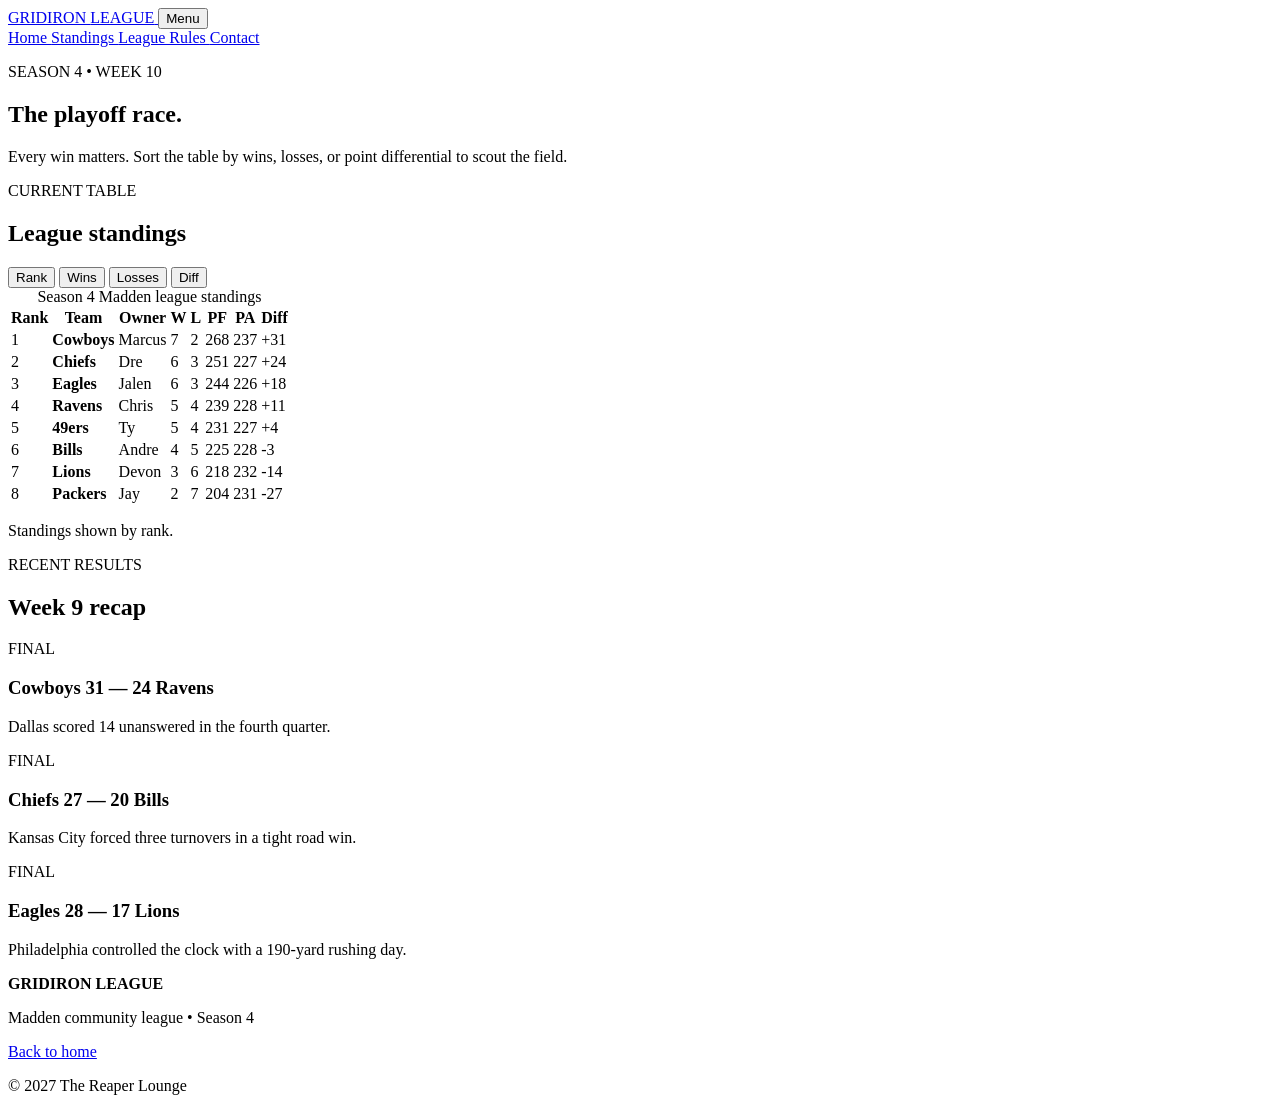
==== standings.html @ 83d50c8d "Create standings.html" ====
<!DOCTYPE html>
<html lang="en">

<head>

  <meta charset="UTF-8">

  <meta name="viewport"
        content="width=device-width, initial-scale=1.0">

  <meta name="description"
        content="Gridiron League Madden standings, recent results, and playoff race.">

  <title>Standings | Gridiron League</title>

  <link rel="stylesheet" href="styles.css">

</head>


<body>

<header class="site-header">

  <nav class="nav container"
       aria-label="Primary navigation">

    <a class="logo" href="index.html">
      GRIDIRON <span>LEAGUE</span>
    </a>

    <button class="menu-toggle"
            type="button"
            aria-expanded="false"
            aria-controls="site-menu">
      Menu
    </button>

    <div id="site-menu" class="nav-links">

      <a href="index.html">
        Home
      </a>

      <a class="active" href="standings.html">
        Standings
      </a>

      <a href="index.html#rules">
        League Rules
      </a>

      <a href="index.html#contact">
        Contact
      </a>

    </div>

  </nav>

</header>


<main>


<section class="page-hero">

  <div class="container">

    <p class="eyebrow">
      SEASON 4 • WEEK 10
    </p>

    <h1>
      The playoff race.
    </h1>

    <p>
      Every win matters. Sort the table by wins,
      losses, or point differential to scout the field.
    </p>

  </div>

</section>



<section class="section container"
         aria-labelledby="standings-title">

  <div class="section-heading">

    <div>

      <p class="eyebrow">
        CURRENT TABLE
      </p>

      <h2 id="standings-title">
        League standings
      </h2>

    </div>


    <div class="filter-buttons"
         aria-label="Sort standings">

      <button class="filter active-filter"
              type="button"
              data-sort="rank">
        Rank
      </button>

      <button class="filter"
              type="button"
              data-sort="wins">
        Wins
      </button>

      <button class="filter"
              type="button"
              data-sort="losses">
        Losses
      </button>

      <button class="filter"
              type="button"
              data-sort="diff">
        Diff
      </button>

    </div>

  </div>


  <div class="table-wrap">

    <table id="standings-table">

      <caption class="sr-only">
        Season 4 Madden league standings
      </caption>

      <thead>

        <tr>

          <th scope="col">Rank</th>

          <th scope="col">Team</th>

          <th scope="col">Owner</th>

          <th scope="col">W</th>

          <th scope="col">L</th>

          <th scope="col">PF</th>

          <th scope="col">PA</th>

          <th scope="col">Diff</th>

        </tr>

      </thead>


      <tbody>

        <tr data-wins="7"
            data-losses="2"
            data-diff="31">

          <td>1</td>
          <td><strong>Cowboys</strong></td>
          <td>Marcus</td>
          <td>7</td>
          <td>2</td>
          <td>268</td>
          <td>237</td>
          <td>+31</td>

        </tr>


        <tr data-wins="6"
            data-losses="3"
            data-diff="24">

          <td>2</td>
          <td><strong>Chiefs</strong></td>
          <td>Dre</td>
          <td>6</td>
          <td>3</td>
          <td>251</td>
          <td>227</td>
          <td>+24</td>

        </tr>


        <tr data-wins="6"
            data-losses="3"
            data-diff="18">

          <td>3</td>
          <td><strong>Eagles</strong></td>
          <td>Jalen</td>
          <td>6</td>
          <td>3</td>
          <td>244</td>
          <td>226</td>
          <td>+18</td>

        </tr>


        <tr data-wins="5"
            data-losses="4"
            data-diff="11">

          <td>4</td>
          <td><strong>Ravens</strong></td>
          <td>Chris</td>
          <td>5</td>
          <td>4</td>
          <td>239</td>
          <td>228</td>
          <td>+11</td>

        </tr>


        <tr data-wins="5"
            data-losses="4"
            data-diff="4">

          <td>5</td>
          <td><strong>49ers</strong></td>
          <td>Ty</td>
          <td>5</td>
          <td>4</td>
          <td>231</td>
          <td>227</td>
          <td>+4</td>

        </tr>


        <tr data-wins="4"
            data-losses="5"
            data-diff="-3">

          <td>6</td>
          <td><strong>Bills</strong></td>
          <td>Andre</td>
          <td>4</td>
          <td>5</td>
          <td>225</td>
          <td>228</td>
          <td>-3</td>

        </tr>


        <tr data-wins="3"
            data-losses="6"
            data-diff="-14">

          <td>7</td>
          <td><strong>Lions</strong></td>
          <td>Devon</td>
          <td>3</td>
          <td>6</td>
          <td>218</td>
          <td>232</td>
          <td>-14</td>

        </tr>


        <tr data-wins="2"
            data-losses="7"
            data-diff="-27">

          <td>8</td>
          <td><strong>Packers</strong></td>
          <td>Jay</td>
          <td>2</td>
          <td>7</td>
          <td>204</td>
          <td>231</td>
          <td>-27</td>

        </tr>

      </tbody>

    </table>

  </div>


  <p id="sort-status"
     class="sr-only"
     aria-live="polite">
    Standings shown by rank.
  </p>

</section>



<section class="section dark-section"
         aria-labelledby="results-title">

  <div class="container">

    <p class="eyebrow">
      RECENT RESULTS
    </p>

    <h2 id="results-title">
      Week 9 recap
    </h2>


    <div class="results-grid">

      <article class="result">

        <span>FINAL</span>

        <h3>
          Cowboys 31 — 24 Ravens
        </h3>

        <p>
          Dallas scored 14 unanswered in the fourth quarter.
        </p>

      </article>


      <article class="result">

        <span>FINAL</span>

        <h3>
          Chiefs 27 — 20 Bills
        </h3>

        <p>
          Kansas City forced three turnovers in a tight road win.
        </p>

      </article>


      <article class="result">

        <span>FINAL</span>

        <h3>
          Eagles 28 — 17 Lions
        </h3>

        <p>
          Philadelphia controlled the clock with a
          190-yard rushing day.
        </p>

      </article>

    </div>

  </div>

</section>


</main>


<footer class="footer">

  <div class="container footer-grid">

    <div>

      <strong>
        GRIDIRON LEAGUE
      </strong>

      <p>
        Madden community league • Season 4
      </p>

    </div>


    <div>

      <p>
        <a href="index.html">
          Back to home
        </a>
      </p>

      <p>
        © 2027 The Reaper Lounge
      </p>

    </div>

  </div>

</footer>


<script src="script.js"></script>

</body>
</html>
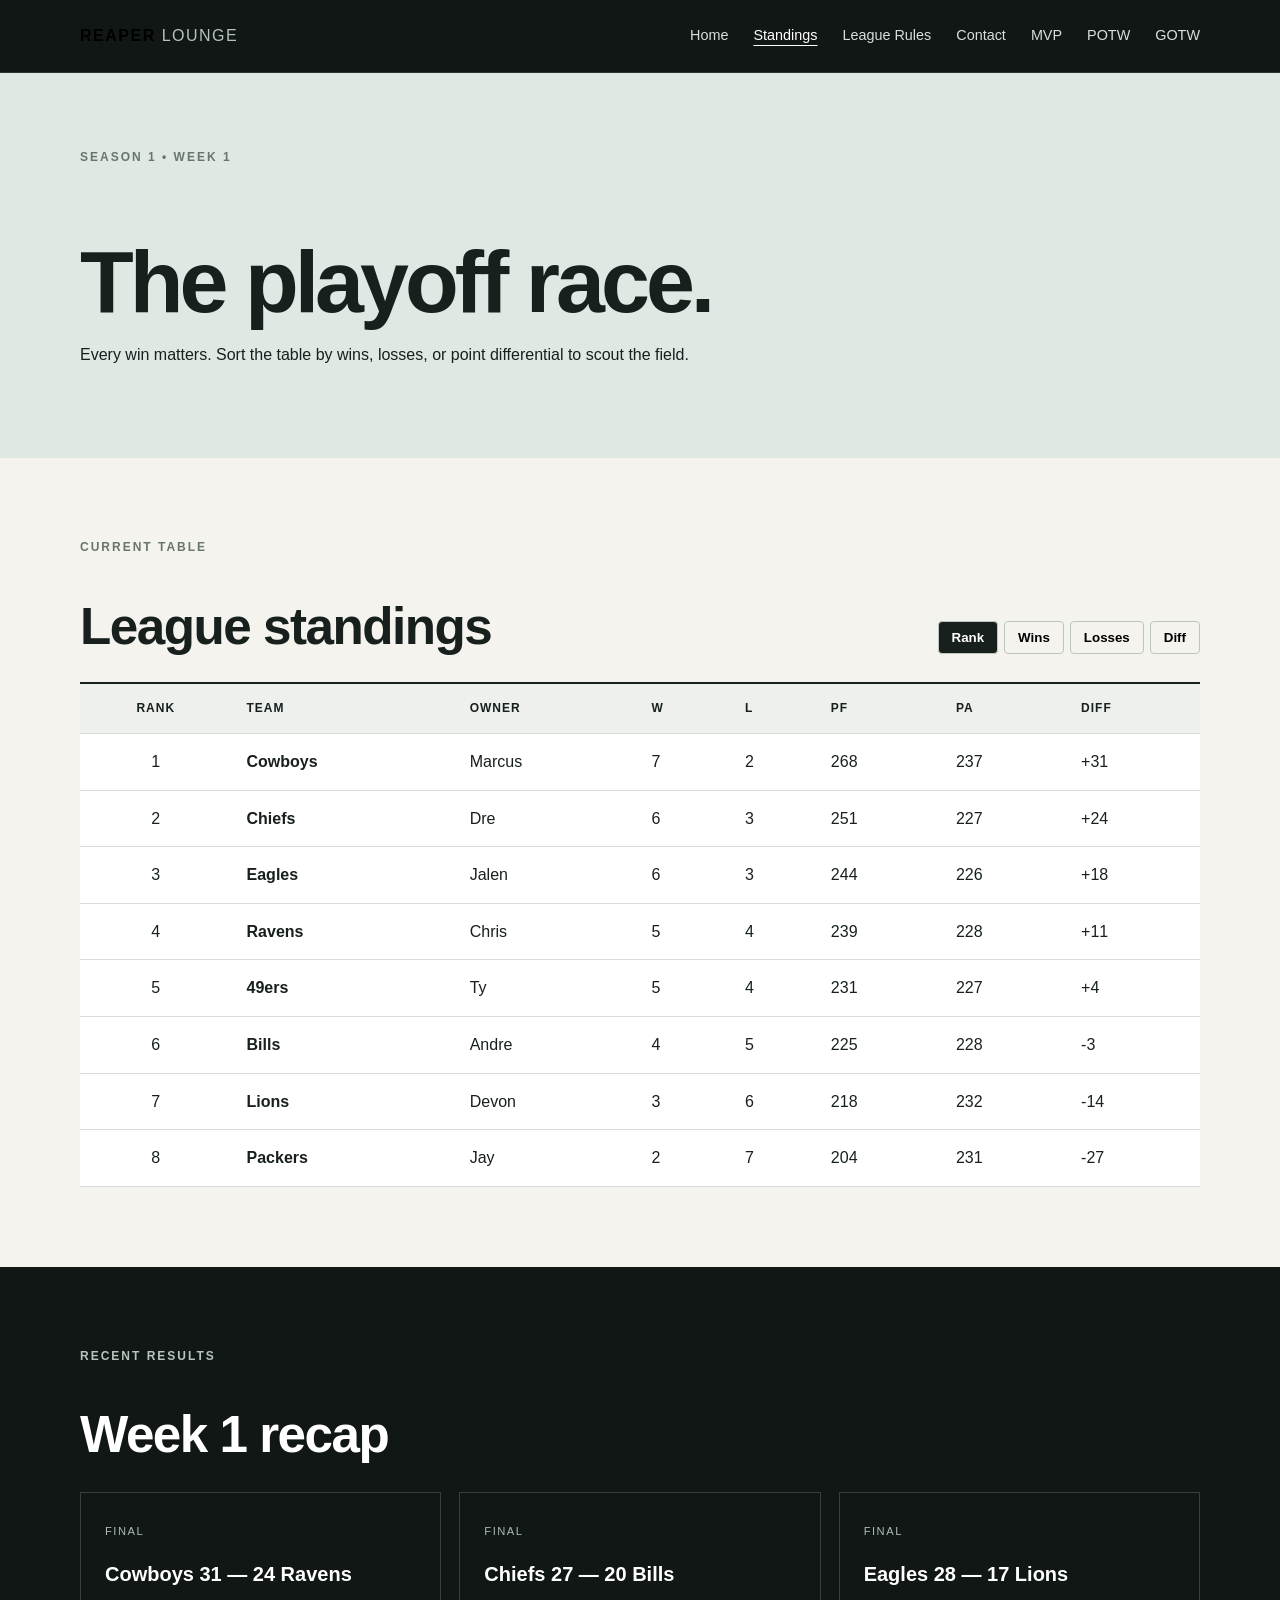
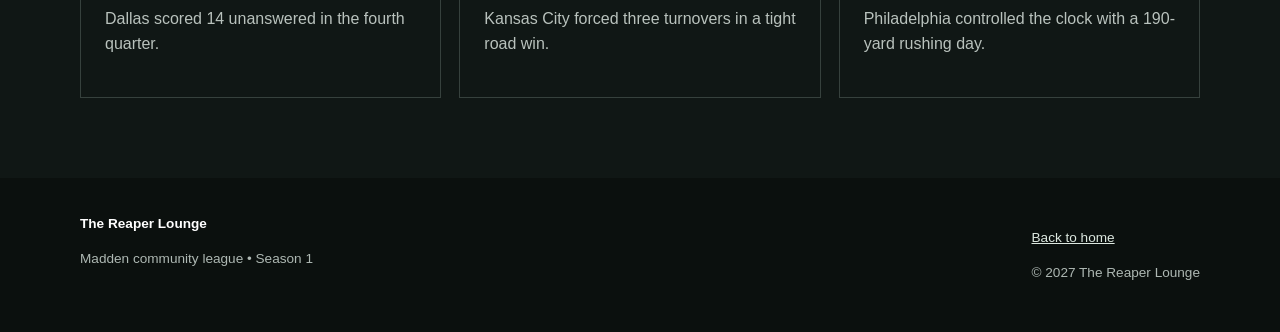
==== commit 26721676: "Update standings.html" ====
--- a/standings.html
+++ b/standings.html
@@ -9,9 +9,9 @@
         content="width=device-width, initial-scale=1.0">
 
   <meta name="description"
-        content="Gridiron League Madden standings, recent results, and playoff race.">
-
-  <title>Standings | Gridiron League</title>
+        content="The Reaper Lounge Madden standings, recent results, playoff race, potw, gotw,and mvp race.">
+
+  <title>Standings | The Reaper Lounge</title>
 
   <link rel="stylesheet" href="styles.css">
 
@@ -26,7 +26,7 @@
        aria-label="Primary navigation">
 
     <a class="logo" href="index.html">
-      GRIDIRON <span>LEAGUE</span>
+      REAPER <span>LOUNGE</span>
     </a>
 
     <button class="menu-toggle"
@@ -54,7 +54,20 @@
         Contact
       </a>
 
-    </div>
+       <a href="index.html#MVP Race">
+         MVP
+       </a>
+
+      <a href="index.html#POTW">
+         POTW
+       </a>
+
+      <a href="index.html#GOTW">
+         GOTW
+       </a>
+   
+    </div>
+    
 
   </nav>
 
@@ -69,7 +82,7 @@
   <div class="container">
 
     <p class="eyebrow">
-      SEASON 4 • WEEK 10
+      SEASON 1 • WEEK 1
     </p>
 
     <h1>
@@ -142,7 +155,7 @@
     <table id="standings-table">
 
       <caption class="sr-only">
-        Season 4 Madden league standings
+        Season 1 Madden league standings
       </caption>
 
       <thead>
@@ -326,7 +339,7 @@
     </p>
 
     <h2 id="results-title">
-      Week 9 recap
+      Week 1 recap
     </h2>
 
 
@@ -394,11 +407,11 @@
     <div>
 
       <strong>
-        GRIDIRON LEAGUE
+        The Reaper Lounge
       </strong>
 
       <p>
-        Madden community league • Season 4
+        Madden community league • Season 1
       </p>
 
     </div>
--- a/styles.css
+++ b/styles.css
@@ -0,0 +1,545 @@
+* {
+  box-sizing: border-box;
+}
+
+html {
+  scroll-behavior: smooth;
+}
+
+body {
+  margin: 0;
+  background: #f5f3ee;
+  color: #17201d;
+  font-family: Arial, Helvetica, sans-serif;
+  line-height: 1.6;
+}
+
+.container {
+  width: min(1120px, 92%);
+  margin: auto;
+}
+
+
+/* HEADER */
+
+.site-header {
+  background: #101715;
+  color: red;
+  position: sticky;
+  top: 0;
+  z-index: 10;
+  border-bottom: 1px solid #2c3733;
+}
+
+.nav {
+  min-height: 72px;
+  display: flex;
+  align-items: center;
+  justify-content: space-between;
+  gap: 24px;
+}
+
+.logo {
+  font-weight: 900;
+  letter-spacing: 1.5px;
+  color: black;
+  text-decoration: none;
+}
+
+.logo span {
+  font-weight: 400;
+  color: #b7c2bc;
+}
+
+.nav-links {
+  display: flex;
+  gap: 25px;
+  align-items: center;
+}
+
+.nav-links a {
+  color: #d9dfdc;
+  text-decoration: none;
+  font-size: 0.9rem;
+}
+
+.nav-links a:hover,
+.nav-links .active {
+  color: white;
+  text-decoration: underline;
+  text-underline-offset: 5px;
+}
+
+.menu-toggle {
+  display: none;
+  background: none;
+  border: 1px solid #69736e;
+  color: white;
+  padding: 8px 12px;
+  border-radius: 5px;
+}
+
+
+/* HERO */
+
+.hero {
+  background: #101715;
+  color: white;
+  padding: 90px 0 105px;
+}
+
+.hero-grid {
+  display: grid;
+  grid-template-columns: 1.35fr 0.65fr;
+  gap: 70px;
+  align-items: center;
+}
+
+.eyebrow {
+  font-size: 0.75rem;
+  font-weight: 800;
+  letter-spacing: 2px;
+  margin: 0 0 10px;
+  color: #68756f;
+}
+
+.hero .eyebrow,
+.dark-section .eyebrow {
+  color: #b8c4bd;
+}
+
+h1 {
+  font-size: clamp(3rem, 7vw, 6rem);
+  line-height: 0.95;
+  letter-spacing: -4px;
+  margin-bottom: 28px;
+}
+
+.hero h1 span {
+  color: #b9c8bf;
+}
+
+.hero-copy {
+  max-width: 650px;
+  color: #c8d0cc;
+  font-size: 1.12rem;
+}
+
+
+/* BUTTONS */
+
+.button {
+  display: inline-block;
+  padding: 13px 20px;
+  border-radius: 5px;
+  text-decoration: none;
+  font-weight: 800;
+  margin: 8px 8px 0 0;
+}
+
+.primary {
+  background: #dce7df;
+  color: #111917;
+}
+
+.secondary {
+  border: 1px solid #68736e;
+  color: white;
+}
+
+
+/* HERO CARD */
+
+.hero-card {
+  border: 1px solid #46514c;
+  padding: 28px;
+  background: #18201e;
+}
+
+.card-label {
+  font-size: 0.7rem;
+  letter-spacing: 2px;
+  color: #aab5af;
+}
+
+.game-date {
+  font-size: 1.4rem;
+  font-weight: 800;
+}
+
+.matchup {
+  display: grid;
+  grid-template-columns: 1fr auto 1fr;
+  gap: 12px;
+  align-items: center;
+  text-align: center;
+  border-block: 1px solid #39443f;
+  padding: 20px 0;
+  margin: 20px 0;
+}
+
+.matchup strong {
+  display: block;
+  font-size: 2rem;
+}
+
+.matchup span {
+  font-size: 0.8rem;
+  color: #aab5af;
+}
+
+.matchup p {
+  margin: 0;
+  color: #aab5af;
+}
+
+.muted {
+  color: #aab5af;
+  font-size: 0.9rem;
+}
+
+
+/* SECTIONS */
+
+.section {
+  padding: 80px 0;
+}
+
+.section-heading {
+  display: flex;
+  justify-content: space-between;
+  align-items: end;
+  gap: 20px;
+  margin-bottom: 28px;
+}
+
+h2 {
+  font-size: clamp(2rem, 4vw, 3.3rem);
+  line-height: 1.05;
+  letter-spacing: -1.5px;
+  margin-bottom: 0;
+}
+
+.text-link {
+  color: #17201d;
+  font-weight: 800;
+}
+
+
+/* STATS */
+
+.stats-grid {
+  display: grid;
+  grid-template-columns: repeat(4, 1fr);
+  border-top: 1px solid #cdd1cc;
+}
+
+.stat-card {
+  padding: 24px;
+  border-right: 1px solid #cdd1cc;
+}
+
+.stat-card:last-child {
+  border-right: 0;
+}
+
+.stat-card span {
+  font-size: 0.75rem;
+  color: #737e78;
+}
+
+.stat-card strong {
+  display: block;
+  font-size: 3rem;
+  line-height: 1.1;
+  margin-top: 25px;
+}
+
+.stat-card p {
+  color: #68736e;
+}
+
+
+/* RULES */
+
+.dark-section {
+  background: #101715;
+  color: white;
+}
+
+.content-grid {
+  display: grid;
+  grid-template-columns: 0.8fr 1.2fr;
+  gap: 80px;
+}
+
+.rules-list article {
+  display: grid;
+  grid-template-columns: 55px 1fr;
+  gap: 20px;
+  border-top: 1px solid #36413d;
+  padding: 24px 0;
+}
+
+.rules-list article > span {
+  font-weight: 800;
+  color: #8f9c95;
+}
+
+.rules-list h3 {
+  margin-bottom: 6px;
+}
+
+.rules-list p {
+  color: #b9c2bd;
+  margin: 0;
+}
+
+
+/* CTA */
+
+.cta {
+  background: #dfe8e2;
+  padding: 40px;
+  display: flex;
+  justify-content: space-between;
+  gap: 30px;
+  align-items: center;
+}
+
+.cta p {
+  max-width: 600px;
+}
+
+
+/* FOOTER */
+
+.footer {
+  background: #0b100e;
+  color: #aeb8b3;
+  padding: 35px 0;
+}
+
+.footer-grid {
+  display: flex;
+  justify-content: space-between;
+  gap: 30px;
+  font-size: 0.85rem;
+}
+
+.footer strong {
+  color: white;
+}
+
+.footer a {
+  color: #dce7df;
+}
+
+
+/* STANDINGS PAGE */
+
+.page-hero {
+  background: #dfe8e2;
+  padding: 75px 0;
+}
+
+.page-hero h1 {
+  font-size: clamp(3rem, 7vw, 5.5rem);
+  margin-bottom: 18px;
+}
+
+.page-hero p:last-child {
+  max-width: 620px;
+}
+
+
+/* FILTER BUTTONS */
+
+.filter-buttons {
+  display: flex;
+  flex-wrap: wrap;
+  gap: 6px;
+}
+
+.filter {
+  border: 1px solid #bcc5bf;
+  background: transparent;
+  border-radius: 4px;
+  padding: 8px 13px;
+  font-weight: 700;
+  cursor: pointer;
+}
+
+.filter:hover,
+.active-filter {
+  background: #17201d;
+  color: white;
+}
+
+
+/* TABLE */
+
+.table-wrap {
+  overflow-x: auto;
+  border-top: 2px solid #17201d;
+}
+
+table {
+  width: 100%;
+  border-collapse: collapse;
+  min-width: 700px;
+  background: white;
+}
+
+th,
+td {
+  text-align: left;
+  padding: 15px;
+  border-bottom: 1px solid #d9ddd9;
+}
+
+th {
+  font-size: 0.75rem;
+  letter-spacing: 1px;
+  text-transform: uppercase;
+  background: #eef0ed;
+}
+
+td:first-child,
+th:first-child {
+  text-align: center;
+}
+
+
+/* RESULTS */
+
+.results-grid {
+  display: grid;
+  grid-template-columns: repeat(3, 1fr);
+  gap: 18px;
+  margin-top: 30px;
+}
+
+.result {
+  border: 1px solid #36413d;
+  padding: 24px;
+}
+
+.result span {
+  font-size: 0.7rem;
+  letter-spacing: 1.5px;
+  color: #aebbb4;
+}
+
+.result h3 {
+  font-size: 1.25rem;
+  margin: 15px 0;
+}
+
+.result p {
+  color: #b9c2bd;
+}
+
+
+/* ACCESSIBILITY */
+
+.sr-only {
+  position: absolute;
+  width: 1px;
+  height: 1px;
+  padding: 0;
+  margin: -1px;
+  overflow: hidden;
+  clip: rect(0, 0, 0, 0);
+  white-space: nowrap;
+  border: 0;
+}
+
+
+/* MOBILE */
+
+@media (max-width: 760px) {
+
+  .nav {
+    min-height: 64px;
+  }
+
+  .menu-toggle {
+    display: block;
+  }
+
+  .nav-links {
+    display: none;
+    position: absolute;
+    top: 64px;
+    left: 0;
+    right: 0;
+    background: #101715;
+    padding: 18px 4%;
+    flex-direction: column;
+    align-items: flex-start;
+    border-bottom: 1px solid #2c3733;
+  }
+
+  .nav-links.open {
+    display: flex;
+  }
+
+  .hero {
+    padding: 65px 0;
+  }
+
+  .hero-grid,
+  .content-grid {
+    grid-template-columns: 1fr;
+    gap: 35px;
+  }
+
+  h1 {
+    letter-spacing: -2px;
+  }
+
+  .stats-grid {
+    grid-template-columns: 1fr 1fr;
+  }
+
+  .stat-card:nth-child(2) {
+    border-right: 0;
+  }
+
+  .stat-card:nth-child(n + 3) {
+    border-top: 1px solid #cdd1cc;
+  }
+
+  .section {
+    padding: 55px 0;
+  }
+
+  .section-heading,
+  .cta,
+  .footer-grid {
+    align-items: flex-start;
+    flex-direction: column;
+  }
+
+  .results-grid {
+    grid-template-columns: 1fr;
+  }
+
+  .page-hero {
+    padding: 55px 0;
+  }
+
+  .cta {
+    padding: 28px;
+  }
+}
+
+
+@media (prefers-reduced-motion: reduce) {
+
+  html {
+    scroll-behavior: auto;
+  }
+
+}
